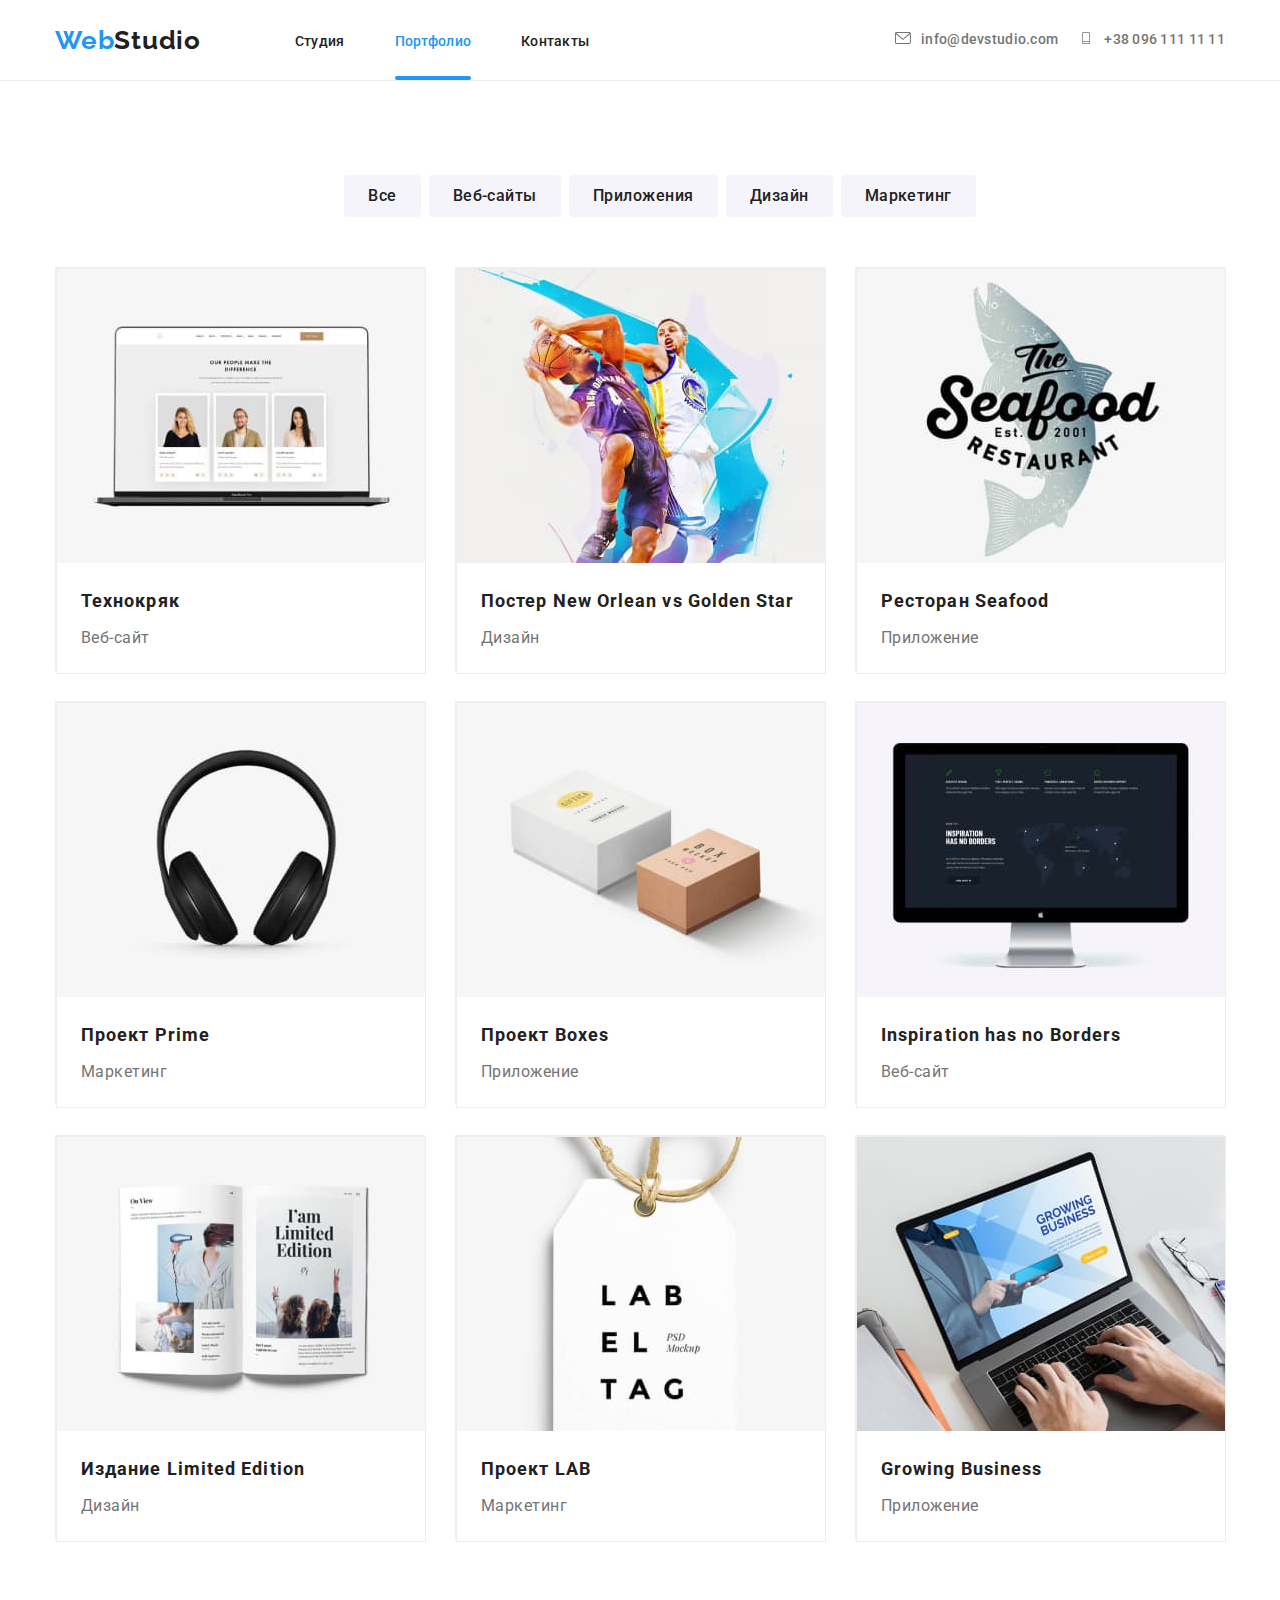
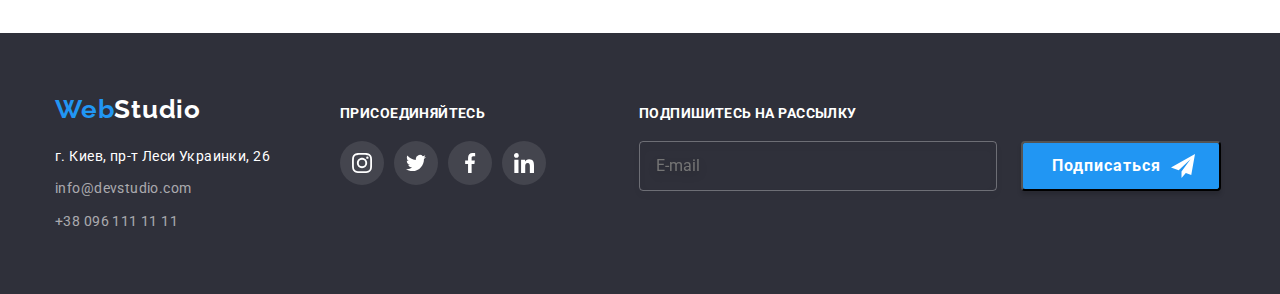
==== portfolio.html @ 65dbe7a2 "дз7" ====
<!DOCTYPE html>
<html lang="ru">

<head>
    <link rel="stylesheet" href="https://cdnjs.cloudflare.com/ajax/libs/modern-normalize/1.0.0/modern-normalize.min.css">
    <link rel="preconnect" href="https://fonts.gstatic.com">
    <link rel="stylesheet" href="https://fonts.googleapis.com/css2?family=Raleway:wght@700&family=Roboto:wght@400;500;700;900&display=swap">
    <link rel="stylesheet" href="./css/styles.css">
    <meta charset="UTF-8">
    <meta name="viewport" content="width=device-width, initial-scale=1.0">
    <title>Document</title>
    
        
</head>

<body>
    <header class="page-header">
        <div class="container main-nav">
        <a href="./index.html" class="logo-header"><span class="start">Web</span><span class="finish">Studio</span></a>
        <nav>
            <ul class="site-nav">
                <li class="item"><a href="./index.html" class="link">Студия</a></li>
                <li class="item portfolio"><a href="" class="link current">Портфолио</a></li>
                <li class="item"><a href="" class="link">Контакты</a></li>
            </ul>
        </nav>
    
    <ul class="contacts-nav">
        <li class="item">
    
            <a href="mailto:info@devstudio.com" class="link-mail"><svg class="mail" width="16" height="12">
                    <use href="./images/symbol-defs.svg#icon-mail"></use>
                </svg>info@devstudio.com</a>
        </li>
        <li class="item">
            <a href="tel:+380961111111" class="link-phone"><svg class="phone" width="16" height="12">
                    <use href="./images/symbol-defs.svg#icon-phone"></use>
                </svg>+38 096 111 11 11</a>
        </li>
    
    </ul>
        </div>
    </header>

<main>
 
    <div class="container">
    <section class="section-futures">    

        <div class="button-link">
            <ul class="futures-link">
                <li class="button-list"><button class="button" type="button">Все</button></li>
                <li class="button-list"><button class="button" type="button">Веб-сайты</button></li>
                <li class="button-list"><button class="button" type="button">Приложения</button></li>
                <li class="button-list"><button class="button" type="button">Дизайн</button></li>
                <li class="button-list"><button class="button" type="button">Маркетинг</button></li>
            </ul>
        </div>
    


    <ul class="futures-list">
        <li class="item-futures">
            
            <a href="" class="future-link"> 
                <div class="pictures">
                <p class="window">Технокряк это современная площадка распространения коронавируса. Компании используют эту платформу для цифрового
                шпионажа и атак на защищённые сервера конкурентов.</p>                               
            <img src="./images/tecknokriak.jpg" width="370" alt="">
            </div>
            <div class="div-list">
                <h2 class="title">Технокряк</h2>
            <p class="link">Веб-сайт</p>
            </div>
            </a>
            
        </li>
        <li class="item-futures">
            <a href="" class="future-link">
                <div class="pictures">
                    <p class="window">Технокряк это современная площадка распространения коронавируса. Компании используют эту платформу
                        для цифрового
                        шпионажа и атак на защищённые сервера конкурентов.</p>
            <img src="./images/poster.jpg" width="370" alt="">
            </div>
            <div class="div-list">
            <h2 class="title">Постер New Orlean vs Golden Star</h2>
            <p class="link">Дизайн</p>
            </div>
            </a>
        </li>
        <li class="item-futures">
            <a href="" class="future-link">
                <div class="pictures">
                    <p class="window">Технокряк это современная площадка распространения коронавируса. Компании используют эту платформу
                        для цифрового
                        шпионажа и атак на защищённые сервера конкурентов.</p>
            <img src="./images/restoran.jpg" width="370" alt="">
            </div>
            <div class="div-list">
            <h2 class="title">Ресторан Seafood</h2>
            <p class="link">Приложение</p>
            </div>
            </a>
        </li>
        <li class="item-futures">
            <a href="" class="future-link">
                <div class="pictures">
                    <p class="window">Технокряк это современная площадка распространения коронавируса. Компании используют эту платформу
                        для цифрового
                        шпионажа и атак на защищённые сервера конкурентов.</p>
            <img src="./images/projectprime.jpg" width="370" alt="">
            </div>
            <div class="div-list">
            <h2 class="title">Проект Prime</h2>
            <p class="link">Маркетинг</p>
            </div>
            </a>
        </li>
        <li class="item-futures">
            <a href="" class="future-link">
                <div class="pictures">
                    <p class="window">Технокряк это современная площадка распространения коронавируса. Компании используют эту платформу
                        для цифрового
                        шпионажа и атак на защищённые сервера конкурентов.</p>
            <img src="./images/projectboxes.jpg" width="370" alt="">
            </div>
            <div class="div-list">
            <h2 class="title">Проект Boxes</h2>
            <p class="link">Приложение</p>
            </div>
            </a>
        </li>
        <li class="item-futures">
            <a href="" class="future-link">
                <div class="pictures">
                    <p class="window">Технокряк это современная площадка распространения коронавируса. Компании используют эту платформу
                        для цифрового
                        шпионажа и атак на защищённые сервера конкурентов.</p>
            <img src="./images/inspiration.jpg" width="370" alt="">
            </div>
            <div class="div-list">
            <h2 class="title">Inspiration has no Borders</h2>
            <p class="link">Веб-сайт</p>
            </div>
            </a>
        </li>
        <li class="item-futures">
            <a href="" class="future-link">
                <div class="pictures">
                    <p class="window">Технокряк это современная площадка распространения коронавируса. Компании используют эту платформу
                        для цифрового
                        шпионажа и атак на защищённые сервера конкурентов.</p>
            <img src="./images/limited.jpg" width="370" alt="">
            </div>
            <div class="div-list">
            <h2 class="title">Издание Limited Edition</h2>
            <p class="link">Дизайн</p>
            </div>
            </a>
        </li>
        <li class="item-futures">
            <a href="" class="future-link">
                <div class="pictures">
                    <p class="window">Технокряк это современная площадка распространения коронавируса. Компании используют эту платформу
                        для цифрового
                        шпионажа и атак на защищённые сервера конкурентов.</p>
            <img src="./images/lab.jpg" width="370" alt="">
            </div>
            <div class="div-list">
            <h2 class="title">Проект LAB</h2>
            <p class="link">Маркетинг</p>
            </div>
            </a>
        </li>
        <li class="item-futures">
            <a href="" class="future-link">
                <div class="pictures">
                    <p class="window">Технокряк это современная площадка распространения коронавируса. Компании используют эту платформу
                        для цифрового
                        шпионажа и атак на защищённые сервера конкурентов.</p>
            <img src="./images/growing.jpg" width="370" alt="">
            </div>
            <div class="div-list">
            <h2 class="title">Growing Business</h2>
            <p class="link">Приложение</p>
            </div>
            </a>
        </li>
    </ul>
    
</section>
</div>

</main>

<footer class="footer">
    <div class="container  main-footer">

        <div class="footer-first">
            <a href="./index.html" class="logo-footer"><span class="start-footer">Web</span><span
                    class="finish-footer">Studio</span></a>

            <address class="address">
                <div class="address-list">г. Киев, пр-т Леси Украинки, 26</div>
                <div class="address-list"><a href="mailto:info@devstudio.com" class="link">info@devstudio.com</a></div>
                <div class="address-list"><a href="tel:+380961111111" class="link">+38 096 111 11 11</a></div>
            </address>
        </div>
        <div class="footer-second">
            <h2 class="title-footer">присоединяйтесь</h2>
            <ul class="social-networks">
                <li class="social">
                    <a class="networks" href=""><svg class="svg-networks" width="20" height="20">
                            <use href="./images/symbol-defs.svg#icon-instagram"></use>
                        </svg></a>
                </li>
                <li class="social"><a class="networks" href=""><svg class="svg-networks" width="20" height="20">
                            <use href="./images/symbol-defs.svg#icon-twitter"></use>
                        </svg></a></li>
                <li class="social"><a class="networks" href=""><svg class="svg-networks" width="20" height="20">
                            <use href="./images/symbol-defs.svg#icon-facebook"></use>
                        </svg></a></li>
                <li class="social"><a class="networks" href=""><svg class="svg-networks" width="20" height="20">
                            <use href="./images/symbol-defs.svg#icon-linkedin"></use>
                        </svg></a></li>
            </ul>
        </div>
<div class="footer-third">

    <form>
        <label for="email" class="form-label">Подпишитесь на рассылку</label>
        <div class="input-button">
            <input class="form-input" type="email" name="email" id="email" placeholder="E-mail">
            <button class="submit-button" type="submit">Подписаться</button>
        </div>
    </form>
</div>
    </div>

</footer>
    </body>

    </html>
---- css/styles.css ----
:root {
  --primary-text-color: #212121;
  --secondary-text-color: #757575;
  --text-color-white: #ffffff;
  --text-color-blue: #2196f3;
  --text-address: rgba(255, 255, 255, 0.6);
  --bg-color-blue: #2196f3;
  --bg-color-white: #ffffff;
  --bg-color-black: #2f303a;
}

body {
  background-color: var(--bg-color-white);
  color: var(--primary-text-color);
  font-family: Roboto, sans-serif;
  font-style: normal;
}

img {
  display: block;
}
a {
  text-decoration: none;
}
ul {
  list-style: none;
}
.page-header {
  background-color: var(--bg-color-white);
  border-bottom: 1px solid #ececec;
  position: relative;
}
.container {
  width: 1200px;
  padding-left: 15px;
  padding-right: 15px;
  margin-left: auto;
  margin-right: auto;
}
.main-nav {
  display: flex;
  align-items: center;
  height: 80px;
  justify-content: space-between;
}
.logo-header {
  font-family: Raleway;
  font-style: normal;
  font-weight: 700;
  font-size: 26px;
  line-height: 1.19;
  letter-spacing: 0.03em;
  color: var(--primary-text-color);
  margin-right: 93px;
}

.start {
  color: var(--text-color-blue);
}
.finish {
  color: var(--primary-text-color);
}
.start-footer {
  color: var(--text-color-blue);
}
.finish-footer {
  color: var(--text-color-white);
}
/* Главная навигация */
.site-nav {
  display: flex;
  padding: 0;
  margin-right: 305px;
  align-items: center;
  align-self: center;
}
.site-nav .item + .item {
  margin-left: 50px;
}

.site-nav .link {
  font-family: Roboto;
  font-style: normal;
  font-weight: 500;
  font-size: 14px;
  line-height: 1.14px;
  letter-spacing: 0.02em;
  color: var(--primary-text-color);
  height: 16px;
}

.site-nav .link.current {
  color: var(--text-color-blue);
}
.current {
  position: relative;
}
.current::after {
  position: absolute;
  content: '';
  width: 100%;
  height: 4px;
  border-radius: 2px;
  display: block;
  left: 0;
  bottom: 0;
  background-repeat: no-repeat;
  background-color: var(--bg-color-blue);
  top: 43px;
}
.link {
  transition: 250ms cubic-bezier(0.4, 0, 0.2, 1);
}
.link:hover {
  color: var(--text-color-blue);
}
.link:focus {
  color: var(--text-color-blue);
}
.contacts-nav .item + .item {
  margin-left: 20px;
}
.contacts-nav {
  display: flex;
  height: 16px;
  padding: 0;
}
.link-mail {
  font-family: Roboto;
  font-style: normal;
  font-weight: 500;
  font-size: 14px;
  line-height: 1.14px;
  letter-spacing: 0.02em;
  color: var(--secondary-text-color);
  fill: var(--secondary-text-color);
  align-items: center;
  height: 16px;
  display: block;
  transition: 250ms cubic-bezier(0.4, 0, 0.2, 1);
}
.link-mail:hover {
  color: var(--text-color-blue);
  fill: var(--text-color-blue);
}
.link-mail:focus {
  color: var(--text-color-blue);
  fill: var(--text-color-blue);
}
.link-phone {
  font-family: Roboto;
  font-style: normal;
  font-weight: 500;
  font-size: 14px;
  line-height: 1.14px;
  letter-spacing: 0.02em;
  color: var(--secondary-text-color);
  fill: var(--secondary-text-color);
  align-items: center;
  height: 16px;
  display: block;
  transition: 250ms cubic-bezier(0.4, 0, 0.2, 1);
}
.link-phone:hover {
  color: var(--text-color-blue);
  fill: #2196f3;
}
.link-phone:focus {
  color: var(--text-color-blue);
  fill: #2196f3;
}

.item {
  align-items: center;
  align-self: center;
  height: 16px;
  display: block;
}
.mail {
  margin-right: 10px;
  transition: 250ms cubic-bezier(0.4, 0, 0.2, 1);
}

.mail:hover {
  fill: #2196f3;
}
.phone {
  margin-right: 10px;
  transition: 250ms cubic-bezier(0.4, 0, 0.2, 1);
}
.phone:hover {
  fill: #2196f3;
}

/* Секция Герой */
.section-hero {
  background-color: var(--bg-color-black);
  background-image: linear-gradient(
      to bottom,
      rgba(47, 48, 58, 0.4),
      rgba(47, 48, 58, 0.4)
    ),
    url(../images/Imghero.jpg);
  background-size: cover;
  background-position: center;
  background-repeat: no-repeat;

  height: 600px;
  display: flex;
  flex-direction: column;
  align-items: center;
  justify-content: center;
  margin: 0 auto;
}
.section-hero .hero-title {
  width: 696px;
  height: 120px;
  font-family: Roboto;
  font-style: normal;
  font-weight: 900;
  font-size: 44px;
  line-height: 1.36;
  text-align: center;
  letter-spacing: 0.06em;
  text-transform: uppercase;
  color: var(--text-color-white);
  margin-top: 0;
  margin-bottom: 30px;
  margin-left: auto;
  margin-right: auto;
}

.button-hero {
  height: 50px;
  margin-top: 0;
  margin-left: auto;
  margin-right: auto;
  padding-top: 10px;
  padding-bottom: 10px;
  padding-right: 32px;
  padding-left: 32px;
  border-radius: 4px;
  border: transparent;
  font-family: Roboto;
  font-style: normal;
  font-weight: 700;
  font-size: 16px;
  line-height: 1.87;
  display: flex;
  align-items: center;
  text-align: center;
  letter-spacing: 0.06em;
  background-color: var(--bg-color-blue);
  color: var(--text-color-white);
  box-shadow: 0px 4px 4px rgba(0, 0, 0, 0.15);
  cursor: pointer;
}

.backdrop {
  position: fixed;
  width: 100%;
  height: 100%;
  left: 0px;
  top: 0px;
  background: rgba(0, 0, 0, 0.2);
  z-index: 1;
}
.is-hidden {
  opacity: 0;
  pointer-events: none;
}

.modal {
  position: absolute;
  width: 528px;
  height: 581px;
  left: 50%;
  top: 50%;
  transform: translate(-50%, -50%);
  background-color: var(--bg-color-white);
  box-shadow: 0px 1px 3px rgba(0, 0, 0, 0.12), 0px 1px 1px rgba(0, 0, 0, 0.14),
    0px 2px 1px rgba(0, 0, 0, 0.2);
  border-radius: 4px;
  padding: 40px;
}

.modal-title {
  font-family: Roboto;
  font-style: normal;
  font-weight: bold;
  font-size: 20px;
  line-height: 23px;
  text-align: center;
  letter-spacing: 0.03em;
  color: var(--primary-text-color);
  margin-bottom: 12px;
}

.close-modal {
  position: absolute;
  width: 30px;
  height: 30px;
  top: 8px;
  right: 8px;
  cursor: pointer;
  background-color: var(--bg-color-white);
  border: 1px solid rgba(0, 0, 0, 0.1);
  align-items: center;
  border-radius: 50%;
  transition: 250ms cubic-bezier(0.4, 0, 0.2, 1);
  display: flex;
  align-content: center;
  justify-content: center;
}
.close-modal:hover {
  fill: var(--text-color-blue);
}
.close-modal:focus {
  fill: var(--text-color-blue);
}
.form-field {
  display: flex;
  flex-direction: column;
  position: relative;
}
.form-field:not(:nth-of-type(4)) {
  margin-bottom: 10px;
}

.input-form {
  margin: 0;
  padding: 0;
  padding-left: 42px;
  width: 100%;
  height: 40px;
  border: 1px solid rgba(33, 33, 33, 0.2);
  border-radius: 4px;
  cursor: pointer;
  transition: 250ms cubic-bezier(0.4, 0, 0.2, 1);
}
.icon-modal {
  position: absolute;
  top: 50%;
  left: 14px;
  display: inline-block;
  transition: 250ms cubic-bezier(0.4, 0, 0.2, 1);
}
.input-form:focus + .icon-modal {
  fill: var(--text-color-blue);
}
.input-form:hover + .icon-modal {
  fill: var(--text-color-blue);
}
.input-form:hover {
  border: 1px solid var(--text-color-blue);
}
.input-form:focus {
  border: 1px solid var(--text-color-blue);
  outline: var(--text-color-blue);
}
.form-field label {
  margin-bottom: 4px;
  font-family: Roboto;
  font-style: normal;
  font-weight: normal;
  font-size: 12px;
  line-height: 14px;
  letter-spacing: 0.01em;
  color: #757575;
}

.form-field textarea {
  padding: 12px 16px;
  width: 100%;
  height: 120px;
  left: 576px;
  top: 518px;
  border: 1px solid rgba(33, 33, 33, 0.2);
  border-radius: 4px;
  resize: none;
  cursor: pointer;
  transition: 250ms cubic-bezier(0.4, 0, 0.2, 1);
}
.form-field textarea:hover {
  border: 1px solid var(--text-color-blue);
}
.form-field textarea:focus {
  border: 1px solid var(--text-color-blue);
  outline: var(--text-color-blue);
}

.checkbox {
  margin-top: 20px;
  margin-bottom: 30px;
}
.checkbox-input {
  appearance: none;
  position: absolute;
}
.checkbox-input:checked + .icon-checkbox {
  background-color: var(--bg-color-blue);
  border-color: var(--bg-color-blue);
  background-image: url(../images/iconcheck.svg);
  background-size: contain;
  background-repeat: no-repeat;
  background-origin: border-box;
  display: inline-block;  
}

.icon-checkbox {
  display: inline-block;
  width: 16px;
  height: 15px;
  border: 2px solid black;
  margin-right: 7px;
}
.label-form {
  display: flex;
  align-items: center;
  margin-left: 13px;
}
.agreement {
  margin-left: 5px;
}
.label-form {
  font-family: Roboto;
  font-style: normal;
  font-weight: normal;
  font-size: 14px;
  line-height: 24px;
  letter-spacing: 0.03em;
  color: #757575;
}
.agreement {
  text-decoration: underline;
  color: var(--text-color-blue);
}

.button-submit {
  display: block;
  width: 200px;
  height: 50px;
  color: var(--text-color-white);
  font-family: Roboto;
  font-style: normal;
  font-weight: bold;
  font-size: 16px;
  line-height: 30px;
  align-items: center;
  text-align: center;
  letter-spacing: 0.06em;
  background: #188ce8;
  box-shadow: 0px 4px 4px rgba(0, 0, 0, 0.15);
  border-radius: 4px;
  cursor: pointer;
  margin-left: auto;
  margin-right: auto;
}
.section-first .text {
  margin-top: 0;
  margin-bottom: 0;
  font-family: Roboto;
  font-style: normal;
  font-weight: 400;
  font-size: 14px;
  line-height: 1.71;
  letter-spacing: 0.03em;
  color: var(--secondary-text-color);
}

ul {
  margin-top: 0;
  margin-bottom: 0;
}
.section-first-list {
  display: flex;
  padding-left: 0;
}
.section-first {
  background-color: var(--bg-color-white);
  padding-top: 94px;
  padding-bottom: 94px;
}
.section-first .title {
  margin-top: 0;
  margin-bottom: 10px;
  font-family: Roboto;
  font-style: normal;
  font-weight: 700;
  font-size: 14px;
  line-height: 1.14;
  letter-spacing: 0.03em;
  text-transform: uppercase;
}

.link-list:not(:last-child) {
  margin-right: 30px;
}
.box {
  width: 270px;
  height: 120px;
  background: #f5f4fa;
  border: 1px solid transparent;
  border-radius: 4px;
  margin-bottom: 30px;
  display: flex;
  background-position: center;
  background-repeat: no-repeat;
}

.link-list:nth-child(1) .box {
  background-image: url(../images/v1.svg);
}
.link-list:nth-child(2) .box {
  background-image: url(../images/v2.svg);
}
.link-list:nth-child(3) .box {
  background-image: url(../images/v3.svg);
}
.link-list:nth-child(4) .box {
  background-image: url(../images/v4.svg);
}

.section-second .title {
  font-family: Roboto;
  font-style: normal;
  font-weight: 700;
  font-size: 36px;
  line-height: 1.16;
  text-align: center;
  letter-spacing: 0.03em;
  margin-top: 0;
  margin-bottom: 50px;
  margin-left: auto;
  margin-right: auto;
  padding-bottom: 0;
}
.section-second {
  background-color: var(--bg-color-white);
  padding-bottom: 94px;
}
.foto {
  display: flex;
  justify-content: space-between;
  padding-left: 0;
}
.img-list:not(:last-child) {
  margin-right: 30px;
}
.section-third {
  background: #f5f4fa;
  padding-top: 94px;
  padding-bottom: 94px;
}
.team-section {
  display: flex;
  padding-left: 0;
  justify-content: space-between;
}
.team-list:not(:last-child) {
  margin-right: 30px;
}
.team-list {
  box-shadow: 0px 1px 3px rgba(0, 0, 0, 0.12), 0px 1px 1px rgba(0, 0, 0, 0.14),
    0px 2px 1px rgba(0, 0, 0, 0.2);
  border-radius: 0px 0px 4px 4px;
  background: #ffffff;
  height: 428px;
}
.product {
  position: relative;
}
.product-text {
  font-family: Roboto;
  font-style: normal;
  font-weight: 700;
  font-size: 14px;
  line-height: 1.14;
  text-align: center;
  letter-spacing: 0.03em;
  text-transform: uppercase;
  bottom: 0;
  margin: 0;
  padding-top: 27px;
  padding-bottom: 27px;
  left: 0;
  right: 0;
  color: #ffffff;
  position: absolute;
  background: rgba(47, 48, 58, 0.8);
}

.section-third .title {
  font-family: Roboto;
  font-style: normal;
  font-weight: 700;
  font-size: 36px;
  line-height: 1.16;
  text-align: center;
  letter-spacing: 0.03em;
  margin-top: 0;
  margin-bottom: 50px;
  margin-left: auto;
  margin-right: auto;
}
.section-third .name-title {
  font-family: Roboto;
  font-style: normal;
  font-weight: 500;
  font-size: 16px;
  line-height: 1.18;
  text-align: center;
  letter-spacing: 0.03em;
  margin-bottom: 10px;
  margin-top: 30px;
}
.section-third .text-title {
  font-family: Roboto;
  font-style: normal;
  font-weight: 400;
  font-size: 16px;
  line-height: 1.18;
  text-align: center;
  letter-spacing: 0.03em;
  color: var(--secondary-text-color);
  margin-top: 0;
  margin-bottom: 16px;
}

.section-four {
  background-color: var(--bg-color-white);
  padding-top: 94px;
  padding-bottom: 94px;
}
.title-clients {
  font-family: Roboto;
  font-style: normal;
  font-weight: 700;
  font-size: 36px;
  line-height: 1.16;
  text-align: center;
  letter-spacing: 0.03em;
  margin-top: 0;
  margin-bottom: 50px;
  margin-left: auto;
  margin-right: auto;
}
.client {
  display: flex;
  width: 170px;
  height: 90px;
  border: 1px solid #afb1b8;
  border-radius: 4px;
  cursor: pointer;
  align-items: center;
  justify-content: center;
  fill: #afb1b8;
  transition: 250ms cubic-bezier(0.4, 0, 0.2, 1);
}
.client:hover {
  fill: var(--text-color-blue);
  border-color: var(--text-color-blue);
}
.client:focus {
  fill: var(--text-color-blue);
  border-color: var(--text-color-blue);
}

.client-list {
  margin: 0;
  padding: 0;
  display: flex;
  justify-content: space-between;
}

/* Футер */
.footer {
  background-color: var(--bg-color-black);
  padding-top: 60px;
  padding-bottom: 60px;
}
.logo-footer {
  width: 145px;
  height: 31px;
  font-family: Raleway;
  font-style: normal;
  font-weight: 700;
  font-size: 26px;
  line-height: 1.19;
  letter-spacing: 0.03em;
  color: var(--primary-text-color);
  display: inline-block;
}
.address {
  font-family: Roboto;
  font-style: normal;
  font-weight: 400;
  font-size: 14px;
  line-height: 1.71;
  letter-spacing: 0.03em;
  background-color: var(--bg-color-black);
  color: var(--text-color-white);
}
.address-list:not(:last-child) {
  margin-bottom: 9px;
}
.address-list:first-child {
  margin-top: 20px;
}

.address .link {
  color: var(--text-address);
  transition: 250ms cubic-bezier(0.4, 0, 0.2, 1);
}
.address .link:hover {
  color: var(--text-color-blue);
}
.address .link:focus {
  color: var(--text-color-blue);
}
.main-footer {
  display: flex;
  align-items: baseline;
}
.footer-first {
  margin-right: 70px;
}
.footer-second {
  margin-right: 93px;
}
.title-footer {
  color: var(--text-color-white);
  margin-bottom: 20px;
  font-family: Roboto;
  font-style: normal;
  font-weight: bold;
  font-size: 14px;
  line-height: 16px;
  letter-spacing: 0.03em;
  text-transform: uppercase;
}
.social-networks {
  display: flex;
  width: 206px;
  height: 44px;
  justify-content: space-between;
  align-items: center;
  padding-left: 0;

  margin-left: auto;
  margin-right: auto;
}
.networks {
  display: flex;
  width: 44px;
  height: 44px;
  border-radius: 50%;
  align-items: center;
  justify-content: center;
  fill: white;
  transition: 250ms cubic-bezier(0.4, 0, 0.2, 1);
}
.networks:hover {
  background-color: var(--bg-color-blue);
  fill: white;
}
.networks:focus {
  background-color: var(--bg-color-blue);
  fill: white;
}

.network-list:hover {
  background-color: var(--bg-color-blue);
  fill: white;
}
.network-list:focus {
  background-color: var(--bg-color-blue);
  fill: white;
}
.network-list {
  display: flex;
  width: 44px;
  height: 44px;
  border-radius: 50%;
  align-items: center;
  justify-content: center;
  fill: #afb1b8;
  transition: 250ms cubic-bezier(0.4, 0, 0.2, 1);
}
.social {
  display: block;
  width: 44px;
  height: 44px;
  background: rgba(255, 255, 255, 0.1);
  border-radius: 50%;
}

.footer-third {
  display: flex;
  justify-content: space-between;
  margin-right: 0;
}
.form-label {
  display: block;
  font-family: Roboto;
  font-style: normal;
  font-weight: bold;
  font-size: 14px;
  line-height: 16px;
  letter-spacing: 0.03em;
  text-transform: uppercase;
  color: var(--text-color-white);
  margin-bottom: 20px;
  cursor: pointer;
}

.form-input {
  display: inline-block;
  width: 358px;
  height: 50px;
  border: 1px solid rgba(255, 255, 255, 0.3);
  box-sizing: border-box;
  filter: drop-shadow(0px 4px 4px rgba(0, 0, 0, 0.15));
  border-radius: 4px;
  padding: 15px 16px;
  margin: 0;
  margin-right: 24px;
  background-color: transparent;
  color: var(--text-color-white);
}

.input-button {
  display: flex;
  margin-right: 0;
}

.submit-button {
  display: flex;
  width: 200px;
  height: 50px;
  background: #2196f3;
  box-shadow: 0px 4px 4px rgba(0, 0, 0, 0.15);
  border-radius: 4px;
  margin-right: 0;
  font-family: Roboto;
  font-style: normal;
  font-weight: bold;
  font-size: 16px;
  line-height: 30px;
  align-items: center;
  text-align: center;
  padding-left: 29px;
  letter-spacing: 0.06em;
  color: var(--text-color-white);
  cursor: pointer;
}
.submit-button::after {
  content: '';
  background-image: url(../images/iconsend.svg);
  background-repeat: no-repeat;
  width: 24px;
  height: 24px;
  margin-left: 10px;
}

/* Портфолио */

.button-link .button {
  font-family: Roboto;
  font-style: normal;
  font-weight: 500;
  font-size: 16px;
  line-height: 1.62;
  text-align: center;
  letter-spacing: 0.03em;
  background-color: #f5f4fa;
  color: var(--primary-text-color);
  border-radius: 4px;
  border-color: transparent;
  padding-top: 6px;
  padding-bottom: 6px;
  padding-left: 22px;
  padding-right: 22px;
  cursor: pointer;
  transition: 250ms cubic-bezier(0.4, 0, 0.2, 1);
}
.button-link .button:focus {
  background-color: var(--bg-color-blue);
  color: var(--text-color-white);
  box-shadow: 0px 3px 1px rgba(0, 0, 0, 0.1), 0px 1px 2px rgba(0, 0, 0, 0.08),
    0px 2px 2px rgba(0, 0, 0, 0.12);
  border-radius: 4px;
}
.button-link .button:hover {
  background-color: var(--bg-color-blue);
  color: var(--text-color-white);
  box-shadow: 0px 3px 1px rgba(0, 0, 0, 0.1), 0px 1px 2px rgba(0, 0, 0, 0.08),
    0px 2px 2px rgba(0, 0, 0, 0.12);
  border-radius: 4px;
}

.button-list:not(:last-child) {
  margin-right: 8px;
}

.window {
  position: absolute;
  bottom: -100%;
  width: 100%;
  height: 100%;
  padding-top: 63px;
  padding-bottom: 63px;
  padding-left: 24px;
  padding-right: 24px;
  margin: 0;
  font-family: Roboto;
  font-style: normal;
  font-weight: normal;
  font-size: 18px;
  line-height: 1.55;
  letter-spacing: 0.03em;
  color: var(--text-color-white);
  background: rgba(33, 150, 243, 0.9);
  opacity: 0;
  transition: 250ms cubic-bezier(0.4, 0, 0.2, 1);
}
.pictures {
  position: relative;
  overflow: hidden;
}
.future-link:hover .window,
.future-link:focus .window {
  bottom: 0;
  opacity: 1;
}
.button-link {
  padding-top: 94px;
  padding-bottom: 50px;
}
.futures-link {
  display: flex;
  justify-content: center;
  align-items: center;
}

.futures-list {
  display: flex;
  flex-wrap: wrap;
  padding-left: 0;
  justify-content: space-between;
  padding-bottom: 94px;
}
.futures-list .title {
  font-family: Roboto;
  font-style: normal;
  font-weight: 700;
  font-size: 18px;
  line-height: 2;
  letter-spacing: 0.06em;
  color: var(--primary-text-color);
  margin-bottom: 0;
  margin-top: 0;
}
.item-futures {
  background: #ffffff;
  border: 1px solid #eeeeee;
  width: 370px;
  height: 404px;
  margin-left: 30px;
  margin-bottom: 30px;
  padding-top: 0;
}

.future-link {
  background: #ffffff;
  border: 1px solid #eeeeee;
  width: 370px;
  display: block;
  border: 1px solid #eeeeee;
  box-sizing: border-box;
  transition: 250ms cubic-bezier(0.4, 0, 0.2, 1);
}

.future-link:hover {
  border: 1px solid #eeeeee;
  box-sizing: border-box;
  box-shadow: 0px 1px 1px rgba(0, 0, 0, 0.12), 0px 4px 4px rgba(0, 0, 0, 0.06),
    1px 4px 6px rgba(0, 0, 0, 0.16);
}
.future-link:focus {
  border: 1px solid #eeeeee;
  box-sizing: border-box;
  box-shadow: 0px 1px 1px rgba(0, 0, 0, 0.12), 0px 4px 4px rgba(0, 0, 0, 0.06),
    1px 4px 6px rgba(0, 0, 0, 0.16);
}
.div-list {
  padding: 20px 24px;
  width: 370px;
}
.futures-list .link {
  font-family: Roboto;
  font-style: normal;
  font-weight: normal;
  font-size: 16px;
  line-height: 1.87;
  letter-spacing: 0.03em;
  color: var(--secondary-text-color);
  margin-top: 4px;
  margin-bottom: 0;
}
.item-futures:nth-child(3n + 1) {
  margin-left: 0;
}
.item-futures:nth-child(n + 7) {
  margin-bottom: 0;
}
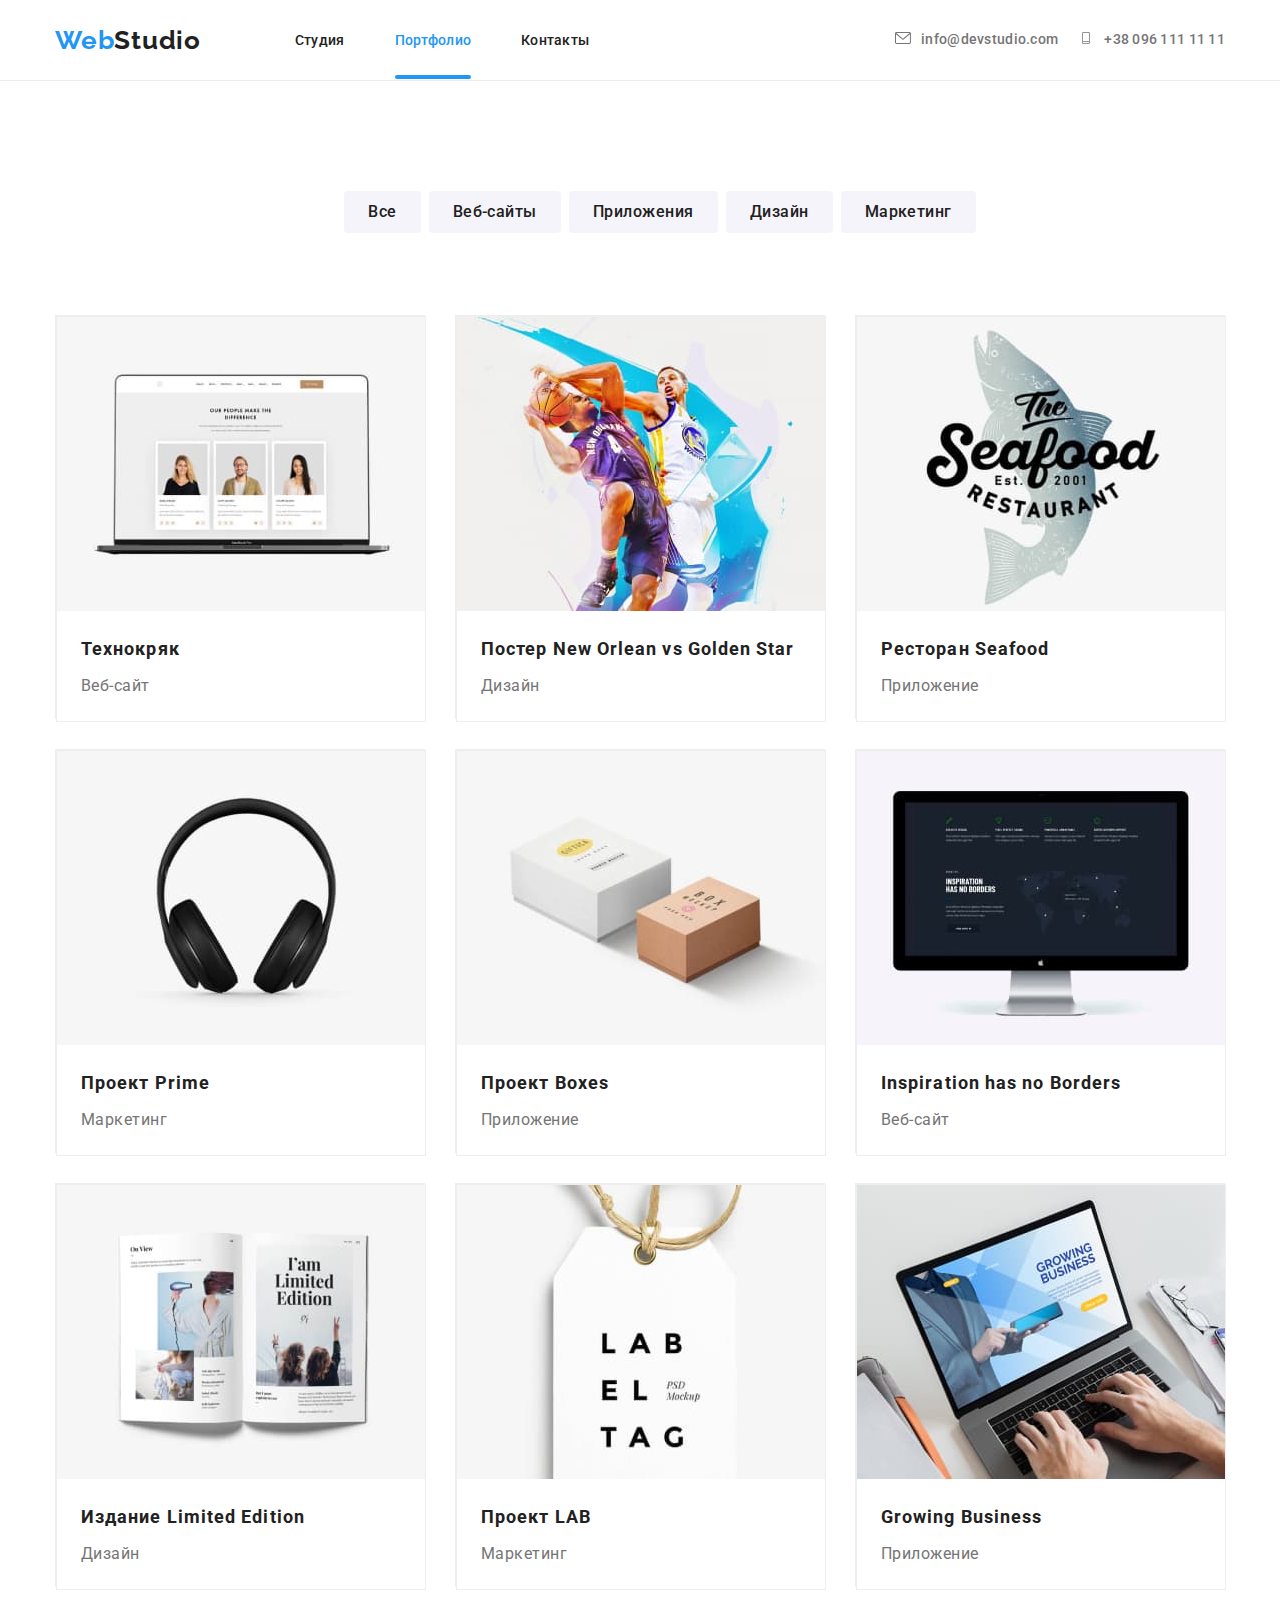
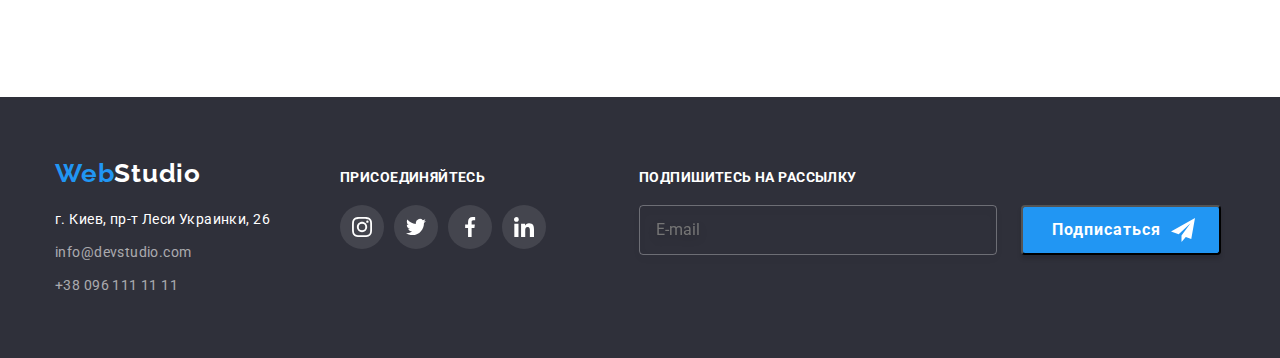
==== commit 6f66dd39: "дз7" ====
--- a/portfolio.html
+++ b/portfolio.html
@@ -5,7 +5,7 @@
     <link rel="stylesheet" href="https://cdnjs.cloudflare.com/ajax/libs/modern-normalize/1.0.0/modern-normalize.min.css">
     <link rel="preconnect" href="https://fonts.gstatic.com">
     <link rel="stylesheet" href="https://fonts.googleapis.com/css2?family=Raleway:wght@700&family=Roboto:wght@400;500;700;900&display=swap">
-    <link rel="stylesheet" href="./css/styles.css">
+    <link rel="stylesheet" href="./css/portfolio.min.css">
     <meta charset="UTF-8">
     <meta name="viewport" content="width=device-width, initial-scale=1.0">
     <title>Document</title>
@@ -16,24 +16,26 @@
 <body>
     <header class="page-header">
         <div class="container main-nav">
-        <a href="./index.html" class="logo-header"><span class="start">Web</span><span class="finish">Studio</span></a>
+            <a href="./index.html" class="page-header__logo">
+                <span class="page-header__logo--start">Web</span><span class="page-header__logo--finish">Studio</span>
+              </a>
         <nav>
             <ul class="site-nav">
-                <li class="item"><a href="./index.html" class="link">Студия</a></li>
-                <li class="item portfolio"><a href="" class="link current">Портфолио</a></li>
-                <li class="item"><a href="" class="link">Контакты</a></li>
+                <li class="site-nav__item"><a href="./index.html" class="site-nav__link">Студия</a></li>
+                <li class="site-nav__item portfolio"><a href="" class="site-nav__link site-nav__link--current">Портфолио</a></li>
+                <li class="site-nav__item"><a href="" class="site-nav__link">Контакты</a></li>
             </ul>
         </nav>
     
     <ul class="contacts-nav">
-        <li class="item">
-    
-            <a href="mailto:info@devstudio.com" class="link-mail"><svg class="mail" width="16" height="12">
+        <li class="contacts-nav__item">
+    
+            <a href="mailto:info@devstudio.com" class="contacts-nav__link"><svg class="mail" width="16" height="12">
                     <use href="./images/symbol-defs.svg#icon-mail"></use>
                 </svg>info@devstudio.com</a>
         </li>
-        <li class="item">
-            <a href="tel:+380961111111" class="link-phone"><svg class="phone" width="16" height="12">
+        <li class="contacts-nav__item">
+            <a href="tel:+380961111111" class="contacts-nav__link"><svg class="phone" width="16" height="12">
                     <use href="./images/symbol-defs.svg#icon-phone"></use>
                 </svg>+38 096 111 11 11</a>
         </li>
@@ -45,7 +47,7 @@
 <main>
  
     <div class="container">
-    <section class="section-futures">    
+    <section>    
 
         <div class="button-link">
             <ul class="futures-link">
@@ -198,44 +200,54 @@
     <div class="container  main-footer">
 
         <div class="footer-first">
-            <a href="./index.html" class="logo-footer"><span class="start-footer">Web</span><span
-                    class="finish-footer">Studio</span></a>
+            <a href="./index.html" class="footer__logo"
+            ><span class="footer__logo--start">Web</span
+            ><span class="footer__logo--finish">Studio</span></a>
 
             <address class="address">
                 <div class="address-list">г. Киев, пр-т Леси Украинки, 26</div>
-                <div class="address-list"><a href="mailto:info@devstudio.com" class="link">info@devstudio.com</a></div>
-                <div class="address-list"><a href="tel:+380961111111" class="link">+38 096 111 11 11</a></div>
+                <div class="address-list"><a href="mailto:info@devstudio.com" class="address__link">info@devstudio.com</a></div>
+                <div class="address-list"><a href="tel:+380961111111" class="address__link">+38 096 111 11 11</a></div>
             </address>
         </div>
+        
         <div class="footer-second">
-            <h2 class="title-footer">присоединяйтесь</h2>
+            <h2 class="footer-second__title">присоединяйтесь</h2>
             <ul class="social-networks">
-                <li class="social">
-                    <a class="networks" href=""><svg class="svg-networks" width="20" height="20">
-                            <use href="./images/symbol-defs.svg#icon-instagram"></use>
-                        </svg></a>
-                </li>
-                <li class="social"><a class="networks" href=""><svg class="svg-networks" width="20" height="20">
-                            <use href="./images/symbol-defs.svg#icon-twitter"></use>
-                        </svg></a></li>
-                <li class="social"><a class="networks" href=""><svg class="svg-networks" width="20" height="20">
-                            <use href="./images/symbol-defs.svg#icon-facebook"></use>
-                        </svg></a></li>
-                <li class="social"><a class="networks" href=""><svg class="svg-networks" width="20" height="20">
-                            <use href="./images/symbol-defs.svg#icon-linkedin"></use>
-                        </svg></a></li>
+              <li class="social-networks__item">
+                <a class="social-networks__link" href=""
+                  ><svg  width="20" height="20">
+                    <use
+                      href="./images/symbol-defs.svg#icon-instagram"
+                    ></use></svg></a>
+              </li>
+              <li class="social-networks__item">
+                <a class="social-networks__link" href=""
+                  ><svg  width="20" height="20">
+                    <use href="./images/symbol-defs.svg#icon-twitter"></use></svg></a>
+              </li>
+              <li class="social-networks__item">
+                <a class="social-networks__link" href=""
+                  ><svg  width="20" height="20">
+                    <use href="./images/symbol-defs.svg#icon-facebook"></use></svg></a>
+              </li>
+              <li class="social-networks__item">
+                <a class="social-networks__link" href=""
+                  ><svg  width="20" height="20">
+                    <use href="./images/symbol-defs.svg#icon-linkedin"></use></svg></a>
+              </li>
             </ul>
-        </div>
-<div class="footer-third">
-
-    <form>
-        <label for="email" class="form-label">Подпишитесь на рассылку</label>
-        <div class="input-button">
-            <input class="form-input" type="email" name="email" id="email" placeholder="E-mail">
-            <button class="submit-button" type="submit">Подписаться</button>
-        </div>
-    </form>
-</div>
+          </div>
+
+          <div class="footer-third">
+            <form>
+              <label for="mail" class="footer-third__label">Подпишитесь на рассылку</label>
+              <div class="input-button">
+                <input class="footer-third__input" type="email" name="email" id="mail" placeholder="E-mail" />
+                <button class="footer-third__button" type="submit">Подписаться</button>
+              </div>
+            </form>
+          </div>
     </div>
 
 </footer>
--- a/css/portfolio.min.css
+++ b/css/portfolio.min.css
@@ -0,0 +1,2 @@
+body{background-color:#fff;color:#212121;font-family:Roboto, sans-serif;font-style:normal}img{display:block}a{text-decoration:none}ul{list-style:none}.page-header{background-color:#fff;border-bottom:1px solid #ececec;position:relative}.page-header__logo{font-family:Raleway;font-style:normal;font-weight:700;font-size:26px;line-height:1.19;letter-spacing:0.03em;color:#212121;margin-right:93px}.page-header__logo--start{color:#2196f3}.page-header__logo--finish{color:#212121}.container{width:1200px;padding-left:15px;padding-right:15px;margin-left:auto;margin-right:auto}.main-nav{display:-webkit-box;display:-ms-flexbox;display:flex;-webkit-box-align:center;-ms-flex-align:center;align-items:center;height:80px;-webkit-box-pack:justify;-ms-flex-pack:justify;justify-content:space-between}.site-nav{display:-webkit-box;display:-ms-flexbox;display:flex;padding:0;margin-right:305px;-webkit-box-align:center;-ms-flex-align:center;align-items:center}.site-nav__item:not(:last-child){margin-right:50px}.site-nav__link{font-family:Roboto;font-style:normal;font-weight:500;font-size:14px;line-height:1.14px;letter-spacing:0.02em;color:#212121;height:16px;-webkit-transition:250ms cubic-bezier(0.4, 0, 0.2, 1);transition:250ms cubic-bezier(0.4, 0, 0.2, 1)}.site-nav__link:hover{color:#2196f3}.site-nav__link:focus{color:#2196f3}.site-nav__link--current{color:#2196f3;position:relative}.site-nav__link--current::after{position:absolute;content:'';width:100%;height:4px;border-radius:2px;display:block;left:0;bottom:0;background-repeat:no-repeat;background-color:#2196f3;top:43px}.contacts-nav{display:-webkit-box;display:-ms-flexbox;display:flex;height:16px;padding:0;-webkit-box-align:center;-ms-flex-align:center;align-items:center}.contacts-nav__item:not(:last-child){margin-right:20px}.contacts-nav__link{font-family:Roboto;font-style:normal;font-weight:500;font-size:14px;line-height:1.14px;letter-spacing:0.02em;color:#757575;fill:#757575;-webkit-box-align:center;-ms-flex-align:center;align-items:center;height:16px;display:block;-webkit-transition:250ms cubic-bezier(0.4, 0, 0.2, 1);transition:250ms cubic-bezier(0.4, 0, 0.2, 1)}.contacts-nav__link:hover,.contacts-nav__link:focus{color:#2196f3;fill:#2196f3}.mail{margin-right:10px}.phone{margin-right:10px}.footer{background-color:#2f303a;padding-top:60px;padding-bottom:60px}.footer__logo{font-family:Raleway;font-style:normal;font-weight:700;font-size:26px;line-height:1.19;letter-spacing:0.03em;color:#212121}.footer__logo--start{color:#2196f3}.footer__logo--finish{color:#fff}.address{font-family:Roboto;font-style:normal;font-weight:400;font-size:14px;line-height:1.71;letter-spacing:0.03em;background-color:#2f303a;color:#fff}.address__link{color:rgba(255,255,255,0.6);-webkit-transition:250ms cubic-bezier(0.4, 0, 0.2, 1);transition:250ms cubic-bezier(0.4, 0, 0.2, 1)}.address__link:hover,.address__link:focus{color:#2196f3}.address-list:not(:last-child){margin-bottom:9px}.address-list:first-child{margin-top:20px}.main-footer{display:-webkit-box;display:-ms-flexbox;display:flex;-webkit-box-align:baseline;-ms-flex-align:baseline;align-items:baseline}.footer-first{margin-right:70px}.footer-second{margin-right:93px}.footer-second__title{color:#fff;margin-bottom:20px;font-family:Roboto;font-style:normal;font-weight:bold;font-size:14px;line-height:16px;letter-spacing:0.03em;text-transform:uppercase}.social-networks__link:hover,.social-networks__link:focus{background-color:#2196f3;fill:white}.footer-third{display:-webkit-box;display:-ms-flexbox;display:flex;-webkit-box-pack:justify;-ms-flex-pack:justify;justify-content:space-between;margin-right:0}.footer-third__label{display:block;font-family:Roboto;font-style:normal;font-weight:bold;font-size:14px;line-height:16px;letter-spacing:0.03em;text-transform:uppercase;color:#fff;margin-bottom:20px;cursor:pointer}.footer-third__input{display:inline-block;width:358px;height:50px;border:1px solid rgba(255,255,255,0.3);-webkit-box-sizing:border-box;box-sizing:border-box;-webkit-filter:drop-shadow(0px 4px 4px rgba(0,0,0,0.15));filter:drop-shadow(0px 4px 4px rgba(0,0,0,0.15));border-radius:4px;padding:15px 16px;margin:0;margin-right:24px;background-color:transparent;color:#fff}.footer-third__button{display:-webkit-box;display:-ms-flexbox;display:flex;width:200px;height:50px;background:#2196f3;-webkit-box-shadow:0px 4px 4px rgba(0,0,0,0.15);box-shadow:0px 4px 4px rgba(0,0,0,0.15);border-radius:4px;margin-right:0;font-family:Roboto;font-style:normal;font-weight:bold;font-size:16px;line-height:30px;-webkit-box-align:center;-ms-flex-align:center;align-items:center;text-align:center;padding-left:29px;letter-spacing:0.06em;color:#fff;cursor:pointer}.footer-third__button::after{content:'';background-image:url(../images/iconsend.svg);background-repeat:no-repeat;width:24px;height:24px;margin-left:10px}.input-button{display:-webkit-box;display:-ms-flexbox;display:flex;margin-right:0}.social-networks{display:-webkit-box;display:-ms-flexbox;display:flex;width:206px;height:44px;-webkit-box-pack:justify;-ms-flex-pack:justify;justify-content:space-between;-webkit-box-align:center;-ms-flex-align:center;align-items:center;padding-left:0;margin-left:auto;margin-right:auto}.social-networks__item{display:block;width:44px;height:44px;background:rgba(255,255,255,0.1);border-radius:50%}.social-networks__link{display:-webkit-box;display:-ms-flexbox;display:flex;width:44px;height:44px;border-radius:50%;-webkit-box-align:center;-ms-flex-align:center;align-items:center;-webkit-box-pack:center;-ms-flex-pack:center;justify-content:center;fill:white;-webkit-transition:250ms cubic-bezier(0.4, 0, 0.2, 1);transition:250ms cubic-bezier(0.4, 0, 0.2, 1)}.button-link .button{font-family:Roboto;font-style:normal;font-weight:500;font-size:16px;line-height:1.62;text-align:center;letter-spacing:0.03em;background-color:#f5f4fa;color:#212121;border-radius:4px;border-color:transparent;padding-top:6px;padding-bottom:6px;padding-left:22px;padding-right:22px;cursor:pointer;-webkit-transition:250ms cubic-bezier(0.4, 0, 0.2, 1);transition:250ms cubic-bezier(0.4, 0, 0.2, 1)}.button-link .button:focus{background-color:#2196f3;color:#fff;-webkit-box-shadow:0px 3px 1px rgba(0,0,0,0.1),0px 1px 2px rgba(0,0,0,0.08),0px 2px 2px rgba(0,0,0,0.12);box-shadow:0px 3px 1px rgba(0,0,0,0.1),0px 1px 2px rgba(0,0,0,0.08),0px 2px 2px rgba(0,0,0,0.12);border-radius:4px}.button-link .button:hover{background-color:#2196f3;color:#fff;-webkit-box-shadow:0px 3px 1px rgba(0,0,0,0.1),0px 1px 2px rgba(0,0,0,0.08),0px 2px 2px rgba(0,0,0,0.12);box-shadow:0px 3px 1px rgba(0,0,0,0.1),0px 1px 2px rgba(0,0,0,0.08),0px 2px 2px rgba(0,0,0,0.12);border-radius:4px}.button-list:not(:last-child){margin-right:8px}.window{position:absolute;bottom:-100%;width:100%;height:100%;padding-top:63px;padding-bottom:63px;padding-left:24px;padding-right:24px;margin:0;font-family:Roboto;font-style:normal;font-weight:normal;font-size:18px;line-height:1.55;letter-spacing:0.03em;color:#fff;background:rgba(33,150,243,0.9);opacity:0;-webkit-transition:250ms cubic-bezier(0.4, 0, 0.2, 1);transition:250ms cubic-bezier(0.4, 0, 0.2, 1)}.pictures{position:relative;overflow:hidden}.future-link:hover .window,.future-link:focus .window{bottom:0;opacity:1}.button-link{padding-top:94px;padding-bottom:50px}.futures-link{display:-webkit-box;display:-ms-flexbox;display:flex;-webkit-box-pack:center;-ms-flex-pack:center;justify-content:center;-webkit-box-align:center;-ms-flex-align:center;align-items:center}.futures-list{display:-webkit-box;display:-ms-flexbox;display:flex;-ms-flex-wrap:wrap;flex-wrap:wrap;padding-left:0;-webkit-box-pack:justify;-ms-flex-pack:justify;justify-content:space-between;padding-bottom:94px}.futures-list .title{font-family:Roboto;font-style:normal;font-weight:700;font-size:18px;line-height:2;letter-spacing:0.06em;color:#212121;margin-bottom:0;margin-top:0}.item-futures{background:#ffffff;border:1px solid #eeeeee;width:370px;height:404px;margin-left:30px;margin-bottom:30px;padding-top:0}.future-link{background:#ffffff;border:1px solid #eeeeee;width:370px;display:block;border:1px solid #eeeeee;-webkit-box-sizing:border-box;box-sizing:border-box;-webkit-transition:250ms cubic-bezier(0.4, 0, 0.2, 1);transition:250ms cubic-bezier(0.4, 0, 0.2, 1)}.future-link:hover{border:1px solid #eeeeee;-webkit-box-sizing:border-box;box-sizing:border-box;-webkit-box-shadow:0px 1px 1px rgba(0,0,0,0.12),0px 4px 4px rgba(0,0,0,0.06),1px 4px 6px rgba(0,0,0,0.16);box-shadow:0px 1px 1px rgba(0,0,0,0.12),0px 4px 4px rgba(0,0,0,0.06),1px 4px 6px rgba(0,0,0,0.16)}.future-link:focus{border:1px solid #eeeeee;-webkit-box-sizing:border-box;box-sizing:border-box;-webkit-box-shadow:0px 1px 1px rgba(0,0,0,0.12),0px 4px 4px rgba(0,0,0,0.06),1px 4px 6px rgba(0,0,0,0.16);box-shadow:0px 1px 1px rgba(0,0,0,0.12),0px 4px 4px rgba(0,0,0,0.06),1px 4px 6px rgba(0,0,0,0.16)}.div-list{padding:20px 24px;width:370px}.futures-list .link{font-family:Roboto;font-style:normal;font-weight:normal;font-size:16px;line-height:1.87;letter-spacing:0.03em;color:#757575;margin-top:4px;margin-bottom:0}.item-futures:nth-child(3n+1){margin-left:0}.item-futures:nth-child(n+7){margin-bottom:0}
+/*# sourceMappingURL=portfolio.min.css.map */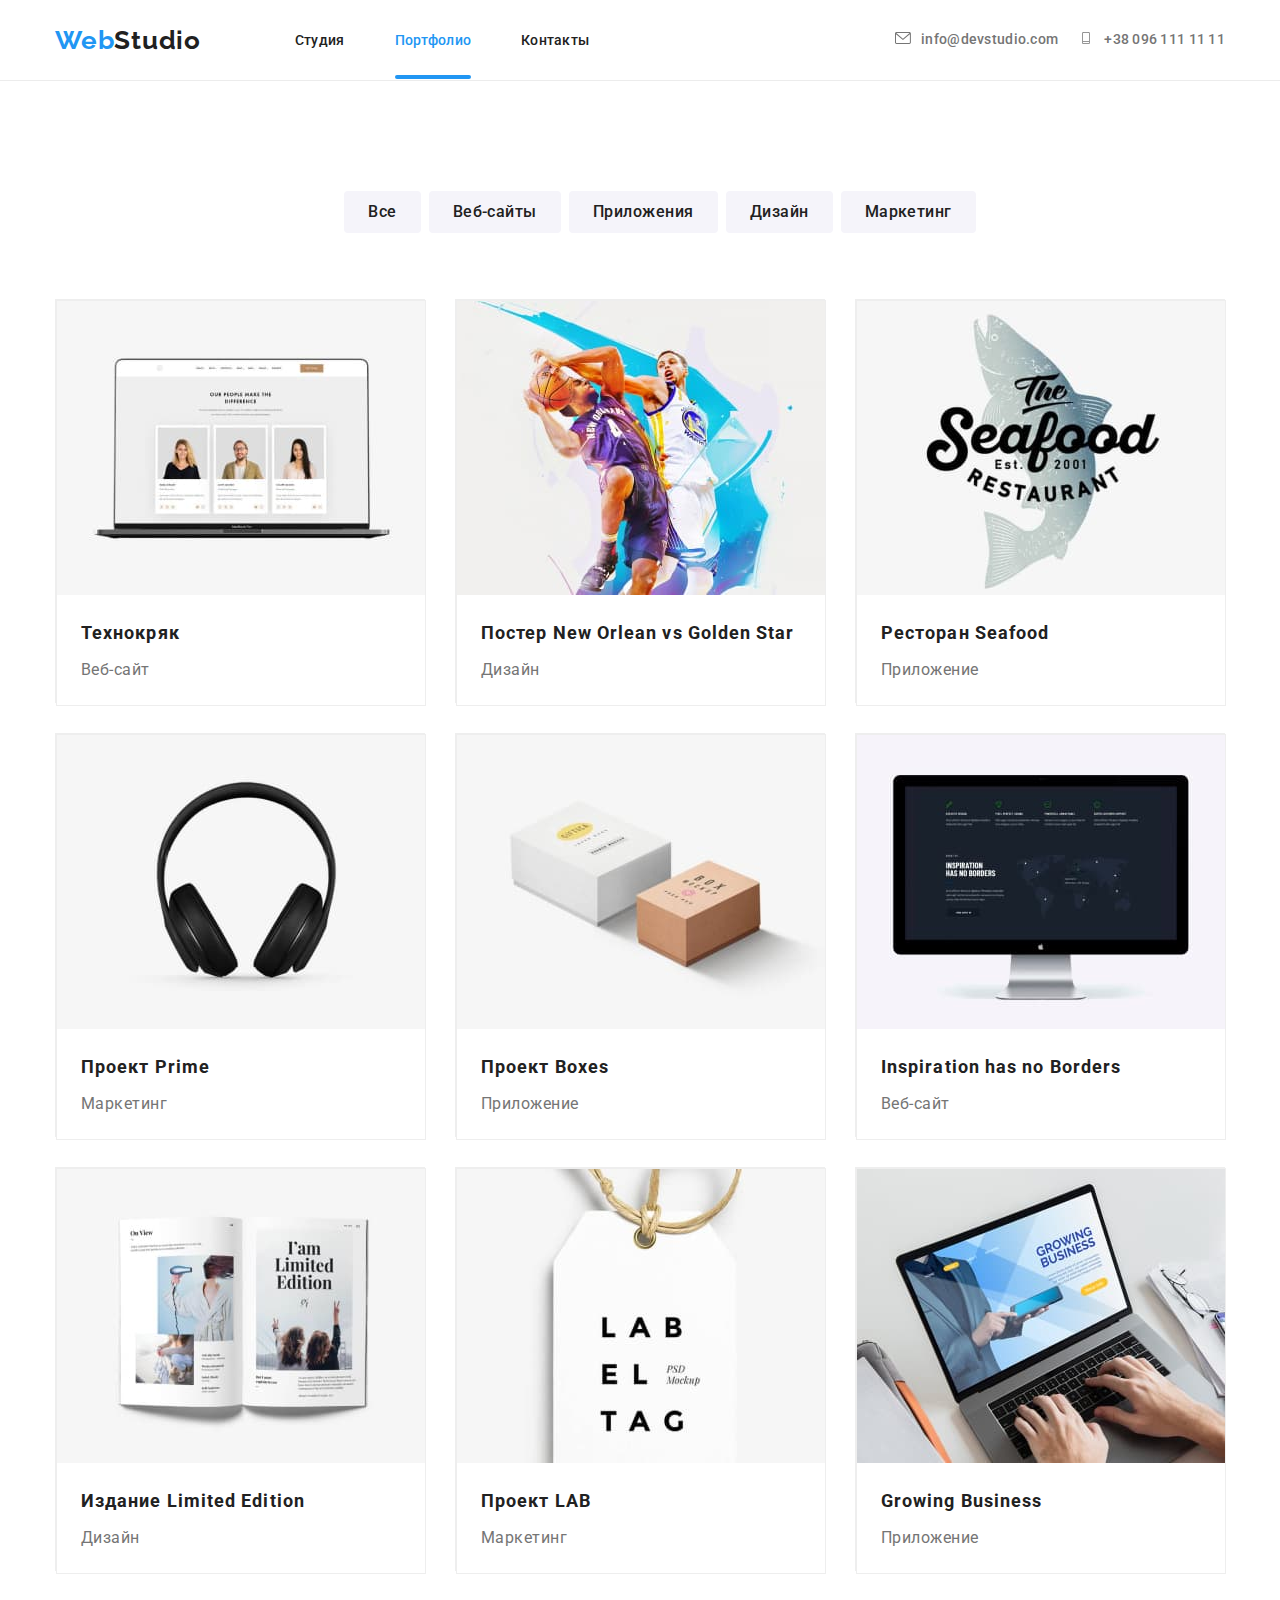
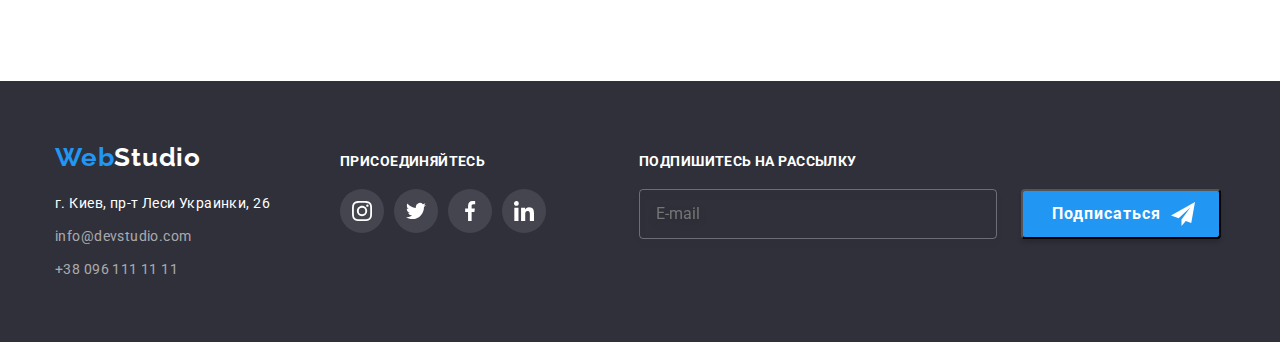
==== commit 0b442b92: "дз7" ====
--- a/portfolio.html
+++ b/portfolio.html
@@ -49,143 +49,143 @@
     <div class="container">
     <section>    
 
-        <div class="button-link">
-            <ul class="futures-link">
-                <li class="button-list"><button class="button" type="button">Все</button></li>
-                <li class="button-list"><button class="button" type="button">Веб-сайты</button></li>
-                <li class="button-list"><button class="button" type="button">Приложения</button></li>
-                <li class="button-list"><button class="button" type="button">Дизайн</button></li>
-                <li class="button-list"><button class="button" type="button">Маркетинг</button></li>
+        <div>
+            <ul class="button-futures">
+                <li class="button-futures__list"><button class="button-futures__button" type="button">Все</button></li>
+                <li class="button-futures__list"><button class="button-futures__button" type="button">Веб-сайты</button></li>
+                <li class="button-futures__list"><button class="button-futures__button" type="button">Приложения</button></li>
+                <li class="button-futures__list"><button class="button-futures__button" type="button">Дизайн</button></li>
+                <li class="button-futures__list"><button class="button-futures__button" type="button">Маркетинг</button></li>
             </ul>
         </div>
     
 
 
-    <ul class="futures-list">
-        <li class="item-futures">
+    <ul class="section-futures">
+        <li class="section-futures__item">
             
-            <a href="" class="future-link"> 
+            <a href="" class="section-futures__link"> 
                 <div class="pictures">
                 <p class="window">Технокряк это современная площадка распространения коронавируса. Компании используют эту платформу для цифрового
                 шпионажа и атак на защищённые сервера конкурентов.</p>                               
             <img src="./images/tecknokriak.jpg" width="370" alt="">
             </div>
-            <div class="div-list">
-                <h2 class="title">Технокряк</h2>
-            <p class="link">Веб-сайт</p>
+            <div class="section-futures__div">
+                <h2 class="section-futures__title">Технокряк</h2>
+            <p class="section-futures__text">Веб-сайт</p>
             </div>
             </a>
             
         </li>
-        <li class="item-futures">
-            <a href="" class="future-link">
+        <li class="section-futures__item">
+            <a href="" class="section-futures__link">
                 <div class="pictures">
                     <p class="window">Технокряк это современная площадка распространения коронавируса. Компании используют эту платформу
                         для цифрового
                         шпионажа и атак на защищённые сервера конкурентов.</p>
             <img src="./images/poster.jpg" width="370" alt="">
             </div>
-            <div class="div-list">
-            <h2 class="title">Постер New Orlean vs Golden Star</h2>
-            <p class="link">Дизайн</p>
-            </div>
-            </a>
-        </li>
-        <li class="item-futures">
-            <a href="" class="future-link">
+            <div class="section-futures__div">
+            <h2 class="section-futures__title">Постер New Orlean vs Golden Star</h2>
+            <p class="section-futures__text">Дизайн</p>
+            </div>
+            </a>
+        </li>
+        <li class="section-futures__item">
+            <a href="" class="section-futures__link">
                 <div class="pictures">
                     <p class="window">Технокряк это современная площадка распространения коронавируса. Компании используют эту платформу
                         для цифрового
                         шпионажа и атак на защищённые сервера конкурентов.</p>
             <img src="./images/restoran.jpg" width="370" alt="">
             </div>
-            <div class="div-list">
-            <h2 class="title">Ресторан Seafood</h2>
-            <p class="link">Приложение</p>
-            </div>
-            </a>
-        </li>
-        <li class="item-futures">
-            <a href="" class="future-link">
+            <div class="section-futures__div">
+            <h2 class="section-futures__title">Ресторан Seafood</h2>
+            <p class="section-futures__text">Приложение</p>
+            </div>
+            </a>
+        </li>
+        <li class="section-futures__item">
+            <a href="" class="section-futures__link">
                 <div class="pictures">
                     <p class="window">Технокряк это современная площадка распространения коронавируса. Компании используют эту платформу
                         для цифрового
                         шпионажа и атак на защищённые сервера конкурентов.</p>
             <img src="./images/projectprime.jpg" width="370" alt="">
             </div>
-            <div class="div-list">
-            <h2 class="title">Проект Prime</h2>
-            <p class="link">Маркетинг</p>
-            </div>
-            </a>
-        </li>
-        <li class="item-futures">
-            <a href="" class="future-link">
+            <div class="section-futures__div">
+            <h2 class="section-futures__title">Проект Prime</h2>
+            <p class="section-futures__text">Маркетинг</p>
+            </div>
+            </a>
+        </li>
+        <li class="section-futures__item">
+            <a href="" class="section-futures__link">
                 <div class="pictures">
                     <p class="window">Технокряк это современная площадка распространения коронавируса. Компании используют эту платформу
                         для цифрового
                         шпионажа и атак на защищённые сервера конкурентов.</p>
             <img src="./images/projectboxes.jpg" width="370" alt="">
             </div>
-            <div class="div-list">
-            <h2 class="title">Проект Boxes</h2>
-            <p class="link">Приложение</p>
-            </div>
-            </a>
-        </li>
-        <li class="item-futures">
-            <a href="" class="future-link">
+            <div class="section-futures__div">
+            <h2 class="section-futures__title">Проект Boxes</h2>
+            <p class="section-futures__text">Приложение</p>
+            </div>
+            </a>
+        </li>
+        <li class="section-futures__item">
+            <a href="" class="section-futures__link">
                 <div class="pictures">
                     <p class="window">Технокряк это современная площадка распространения коронавируса. Компании используют эту платформу
                         для цифрового
                         шпионажа и атак на защищённые сервера конкурентов.</p>
             <img src="./images/inspiration.jpg" width="370" alt="">
             </div>
-            <div class="div-list">
-            <h2 class="title">Inspiration has no Borders</h2>
-            <p class="link">Веб-сайт</p>
-            </div>
-            </a>
-        </li>
-        <li class="item-futures">
-            <a href="" class="future-link">
+            <div class="section-futures__div">
+            <h2 class="section-futures__title">Inspiration has no Borders</h2>
+            <p class="section-futures__text">Веб-сайт</p>
+            </div>
+            </a>
+        </li>
+        <li class="section-futures__item">
+            <a href="" class="section-futures__link">
                 <div class="pictures">
                     <p class="window">Технокряк это современная площадка распространения коронавируса. Компании используют эту платформу
                         для цифрового
                         шпионажа и атак на защищённые сервера конкурентов.</p>
             <img src="./images/limited.jpg" width="370" alt="">
             </div>
-            <div class="div-list">
-            <h2 class="title">Издание Limited Edition</h2>
-            <p class="link">Дизайн</p>
-            </div>
-            </a>
-        </li>
-        <li class="item-futures">
-            <a href="" class="future-link">
+            <div class="section-futures__div">
+            <h2 class="section-futures__title">Издание Limited Edition</h2>
+            <p class="section-futures__text">Дизайн</p>
+            </div>
+            </a>
+        </li>
+        <li class="section-futures__item">
+            <a href="" class="section-futures__link">
                 <div class="pictures">
                     <p class="window">Технокряк это современная площадка распространения коронавируса. Компании используют эту платформу
                         для цифрового
                         шпионажа и атак на защищённые сервера конкурентов.</p>
             <img src="./images/lab.jpg" width="370" alt="">
             </div>
-            <div class="div-list">
-            <h2 class="title">Проект LAB</h2>
-            <p class="link">Маркетинг</p>
-            </div>
-            </a>
-        </li>
-        <li class="item-futures">
-            <a href="" class="future-link">
+            <div class="section-futures__div">
+            <h2 class="section-futures__title">Проект LAB</h2>
+            <p class="section-futures__text">Маркетинг</p>
+            </div>
+            </a>
+        </li>
+        <li class="section-futures__item">
+            <a href="" class="section-futures__link">
                 <div class="pictures">
                     <p class="window">Технокряк это современная площадка распространения коронавируса. Компании используют эту платформу
                         для цифрового
                         шпионажа и атак на защищённые сервера конкурентов.</p>
             <img src="./images/growing.jpg" width="370" alt="">
             </div>
-            <div class="div-list">
-            <h2 class="title">Growing Business</h2>
-            <p class="link">Приложение</p>
+            <div class="section-futures__div">
+            <h2 class="section-futures__title">Growing Business</h2>
+            <p class="section-futures__text">Приложение</p>
             </div>
             </a>
         </li>
--- a/css/portfolio.min.css
+++ b/css/portfolio.min.css
@@ -1,2 +1,2 @@
-body{background-color:#fff;color:#212121;font-family:Roboto, sans-serif;font-style:normal}img{display:block}a{text-decoration:none}ul{list-style:none}.page-header{background-color:#fff;border-bottom:1px solid #ececec;position:relative}.page-header__logo{font-family:Raleway;font-style:normal;font-weight:700;font-size:26px;line-height:1.19;letter-spacing:0.03em;color:#212121;margin-right:93px}.page-header__logo--start{color:#2196f3}.page-header__logo--finish{color:#212121}.container{width:1200px;padding-left:15px;padding-right:15px;margin-left:auto;margin-right:auto}.main-nav{display:-webkit-box;display:-ms-flexbox;display:flex;-webkit-box-align:center;-ms-flex-align:center;align-items:center;height:80px;-webkit-box-pack:justify;-ms-flex-pack:justify;justify-content:space-between}.site-nav{display:-webkit-box;display:-ms-flexbox;display:flex;padding:0;margin-right:305px;-webkit-box-align:center;-ms-flex-align:center;align-items:center}.site-nav__item:not(:last-child){margin-right:50px}.site-nav__link{font-family:Roboto;font-style:normal;font-weight:500;font-size:14px;line-height:1.14px;letter-spacing:0.02em;color:#212121;height:16px;-webkit-transition:250ms cubic-bezier(0.4, 0, 0.2, 1);transition:250ms cubic-bezier(0.4, 0, 0.2, 1)}.site-nav__link:hover{color:#2196f3}.site-nav__link:focus{color:#2196f3}.site-nav__link--current{color:#2196f3;position:relative}.site-nav__link--current::after{position:absolute;content:'';width:100%;height:4px;border-radius:2px;display:block;left:0;bottom:0;background-repeat:no-repeat;background-color:#2196f3;top:43px}.contacts-nav{display:-webkit-box;display:-ms-flexbox;display:flex;height:16px;padding:0;-webkit-box-align:center;-ms-flex-align:center;align-items:center}.contacts-nav__item:not(:last-child){margin-right:20px}.contacts-nav__link{font-family:Roboto;font-style:normal;font-weight:500;font-size:14px;line-height:1.14px;letter-spacing:0.02em;color:#757575;fill:#757575;-webkit-box-align:center;-ms-flex-align:center;align-items:center;height:16px;display:block;-webkit-transition:250ms cubic-bezier(0.4, 0, 0.2, 1);transition:250ms cubic-bezier(0.4, 0, 0.2, 1)}.contacts-nav__link:hover,.contacts-nav__link:focus{color:#2196f3;fill:#2196f3}.mail{margin-right:10px}.phone{margin-right:10px}.footer{background-color:#2f303a;padding-top:60px;padding-bottom:60px}.footer__logo{font-family:Raleway;font-style:normal;font-weight:700;font-size:26px;line-height:1.19;letter-spacing:0.03em;color:#212121}.footer__logo--start{color:#2196f3}.footer__logo--finish{color:#fff}.address{font-family:Roboto;font-style:normal;font-weight:400;font-size:14px;line-height:1.71;letter-spacing:0.03em;background-color:#2f303a;color:#fff}.address__link{color:rgba(255,255,255,0.6);-webkit-transition:250ms cubic-bezier(0.4, 0, 0.2, 1);transition:250ms cubic-bezier(0.4, 0, 0.2, 1)}.address__link:hover,.address__link:focus{color:#2196f3}.address-list:not(:last-child){margin-bottom:9px}.address-list:first-child{margin-top:20px}.main-footer{display:-webkit-box;display:-ms-flexbox;display:flex;-webkit-box-align:baseline;-ms-flex-align:baseline;align-items:baseline}.footer-first{margin-right:70px}.footer-second{margin-right:93px}.footer-second__title{color:#fff;margin-bottom:20px;font-family:Roboto;font-style:normal;font-weight:bold;font-size:14px;line-height:16px;letter-spacing:0.03em;text-transform:uppercase}.social-networks__link:hover,.social-networks__link:focus{background-color:#2196f3;fill:white}.footer-third{display:-webkit-box;display:-ms-flexbox;display:flex;-webkit-box-pack:justify;-ms-flex-pack:justify;justify-content:space-between;margin-right:0}.footer-third__label{display:block;font-family:Roboto;font-style:normal;font-weight:bold;font-size:14px;line-height:16px;letter-spacing:0.03em;text-transform:uppercase;color:#fff;margin-bottom:20px;cursor:pointer}.footer-third__input{display:inline-block;width:358px;height:50px;border:1px solid rgba(255,255,255,0.3);-webkit-box-sizing:border-box;box-sizing:border-box;-webkit-filter:drop-shadow(0px 4px 4px rgba(0,0,0,0.15));filter:drop-shadow(0px 4px 4px rgba(0,0,0,0.15));border-radius:4px;padding:15px 16px;margin:0;margin-right:24px;background-color:transparent;color:#fff}.footer-third__button{display:-webkit-box;display:-ms-flexbox;display:flex;width:200px;height:50px;background:#2196f3;-webkit-box-shadow:0px 4px 4px rgba(0,0,0,0.15);box-shadow:0px 4px 4px rgba(0,0,0,0.15);border-radius:4px;margin-right:0;font-family:Roboto;font-style:normal;font-weight:bold;font-size:16px;line-height:30px;-webkit-box-align:center;-ms-flex-align:center;align-items:center;text-align:center;padding-left:29px;letter-spacing:0.06em;color:#fff;cursor:pointer}.footer-third__button::after{content:'';background-image:url(../images/iconsend.svg);background-repeat:no-repeat;width:24px;height:24px;margin-left:10px}.input-button{display:-webkit-box;display:-ms-flexbox;display:flex;margin-right:0}.social-networks{display:-webkit-box;display:-ms-flexbox;display:flex;width:206px;height:44px;-webkit-box-pack:justify;-ms-flex-pack:justify;justify-content:space-between;-webkit-box-align:center;-ms-flex-align:center;align-items:center;padding-left:0;margin-left:auto;margin-right:auto}.social-networks__item{display:block;width:44px;height:44px;background:rgba(255,255,255,0.1);border-radius:50%}.social-networks__link{display:-webkit-box;display:-ms-flexbox;display:flex;width:44px;height:44px;border-radius:50%;-webkit-box-align:center;-ms-flex-align:center;align-items:center;-webkit-box-pack:center;-ms-flex-pack:center;justify-content:center;fill:white;-webkit-transition:250ms cubic-bezier(0.4, 0, 0.2, 1);transition:250ms cubic-bezier(0.4, 0, 0.2, 1)}.button-link .button{font-family:Roboto;font-style:normal;font-weight:500;font-size:16px;line-height:1.62;text-align:center;letter-spacing:0.03em;background-color:#f5f4fa;color:#212121;border-radius:4px;border-color:transparent;padding-top:6px;padding-bottom:6px;padding-left:22px;padding-right:22px;cursor:pointer;-webkit-transition:250ms cubic-bezier(0.4, 0, 0.2, 1);transition:250ms cubic-bezier(0.4, 0, 0.2, 1)}.button-link .button:focus{background-color:#2196f3;color:#fff;-webkit-box-shadow:0px 3px 1px rgba(0,0,0,0.1),0px 1px 2px rgba(0,0,0,0.08),0px 2px 2px rgba(0,0,0,0.12);box-shadow:0px 3px 1px rgba(0,0,0,0.1),0px 1px 2px rgba(0,0,0,0.08),0px 2px 2px rgba(0,0,0,0.12);border-radius:4px}.button-link .button:hover{background-color:#2196f3;color:#fff;-webkit-box-shadow:0px 3px 1px rgba(0,0,0,0.1),0px 1px 2px rgba(0,0,0,0.08),0px 2px 2px rgba(0,0,0,0.12);box-shadow:0px 3px 1px rgba(0,0,0,0.1),0px 1px 2px rgba(0,0,0,0.08),0px 2px 2px rgba(0,0,0,0.12);border-radius:4px}.button-list:not(:last-child){margin-right:8px}.window{position:absolute;bottom:-100%;width:100%;height:100%;padding-top:63px;padding-bottom:63px;padding-left:24px;padding-right:24px;margin:0;font-family:Roboto;font-style:normal;font-weight:normal;font-size:18px;line-height:1.55;letter-spacing:0.03em;color:#fff;background:rgba(33,150,243,0.9);opacity:0;-webkit-transition:250ms cubic-bezier(0.4, 0, 0.2, 1);transition:250ms cubic-bezier(0.4, 0, 0.2, 1)}.pictures{position:relative;overflow:hidden}.future-link:hover .window,.future-link:focus .window{bottom:0;opacity:1}.button-link{padding-top:94px;padding-bottom:50px}.futures-link{display:-webkit-box;display:-ms-flexbox;display:flex;-webkit-box-pack:center;-ms-flex-pack:center;justify-content:center;-webkit-box-align:center;-ms-flex-align:center;align-items:center}.futures-list{display:-webkit-box;display:-ms-flexbox;display:flex;-ms-flex-wrap:wrap;flex-wrap:wrap;padding-left:0;-webkit-box-pack:justify;-ms-flex-pack:justify;justify-content:space-between;padding-bottom:94px}.futures-list .title{font-family:Roboto;font-style:normal;font-weight:700;font-size:18px;line-height:2;letter-spacing:0.06em;color:#212121;margin-bottom:0;margin-top:0}.item-futures{background:#ffffff;border:1px solid #eeeeee;width:370px;height:404px;margin-left:30px;margin-bottom:30px;padding-top:0}.future-link{background:#ffffff;border:1px solid #eeeeee;width:370px;display:block;border:1px solid #eeeeee;-webkit-box-sizing:border-box;box-sizing:border-box;-webkit-transition:250ms cubic-bezier(0.4, 0, 0.2, 1);transition:250ms cubic-bezier(0.4, 0, 0.2, 1)}.future-link:hover{border:1px solid #eeeeee;-webkit-box-sizing:border-box;box-sizing:border-box;-webkit-box-shadow:0px 1px 1px rgba(0,0,0,0.12),0px 4px 4px rgba(0,0,0,0.06),1px 4px 6px rgba(0,0,0,0.16);box-shadow:0px 1px 1px rgba(0,0,0,0.12),0px 4px 4px rgba(0,0,0,0.06),1px 4px 6px rgba(0,0,0,0.16)}.future-link:focus{border:1px solid #eeeeee;-webkit-box-sizing:border-box;box-sizing:border-box;-webkit-box-shadow:0px 1px 1px rgba(0,0,0,0.12),0px 4px 4px rgba(0,0,0,0.06),1px 4px 6px rgba(0,0,0,0.16);box-shadow:0px 1px 1px rgba(0,0,0,0.12),0px 4px 4px rgba(0,0,0,0.06),1px 4px 6px rgba(0,0,0,0.16)}.div-list{padding:20px 24px;width:370px}.futures-list .link{font-family:Roboto;font-style:normal;font-weight:normal;font-size:16px;line-height:1.87;letter-spacing:0.03em;color:#757575;margin-top:4px;margin-bottom:0}.item-futures:nth-child(3n+1){margin-left:0}.item-futures:nth-child(n+7){margin-bottom:0}
+body{background-color:#fff;color:#212121;font-family:Roboto, sans-serif;font-style:normal}img{display:block}a{text-decoration:none}ul{list-style:none}.page-header{background-color:#fff;border-bottom:1px solid #ececec;position:relative}.page-header__logo{font-family:Raleway;font-style:normal;font-weight:700;font-size:26px;line-height:1.19;letter-spacing:0.03em;color:#212121;margin-right:93px}.page-header__logo--start{color:#2196f3}.page-header__logo--finish{color:#212121}.container{width:1200px;padding-left:15px;padding-right:15px;margin-left:auto;margin-right:auto}.main-nav{display:-webkit-box;display:-ms-flexbox;display:flex;-webkit-box-align:center;-ms-flex-align:center;align-items:center;height:80px;-webkit-box-pack:justify;-ms-flex-pack:justify;justify-content:space-between}.site-nav{display:-webkit-box;display:-ms-flexbox;display:flex;padding:0;margin-right:305px;-webkit-box-align:center;-ms-flex-align:center;align-items:center}.site-nav__item:not(:last-child){margin-right:50px}.site-nav__link{font-family:Roboto;font-style:normal;font-weight:500;font-size:14px;line-height:1.14px;letter-spacing:0.02em;color:#212121;height:16px;-webkit-transition:250ms cubic-bezier(0.4, 0, 0.2, 1);transition:250ms cubic-bezier(0.4, 0, 0.2, 1)}.site-nav__link:hover{color:#2196f3}.site-nav__link:focus{color:#2196f3}.site-nav__link--current{color:#2196f3;position:relative}.site-nav__link--current::after{position:absolute;content:'';width:100%;height:4px;border-radius:2px;display:block;left:0;bottom:0;background-repeat:no-repeat;background-color:#2196f3;top:43px}.contacts-nav{display:-webkit-box;display:-ms-flexbox;display:flex;height:16px;padding:0;-webkit-box-align:center;-ms-flex-align:center;align-items:center}.contacts-nav__item:not(:last-child){margin-right:20px}.contacts-nav__link{font-family:Roboto;font-style:normal;font-weight:500;font-size:14px;line-height:1.14px;letter-spacing:0.02em;color:#757575;fill:#757575;-webkit-box-align:center;-ms-flex-align:center;align-items:center;height:16px;display:block;-webkit-transition:250ms cubic-bezier(0.4, 0, 0.2, 1);transition:250ms cubic-bezier(0.4, 0, 0.2, 1)}.contacts-nav__link:hover,.contacts-nav__link:focus{color:#2196f3;fill:#2196f3}.mail{margin-right:10px}.phone{margin-right:10px}.footer{background-color:#2f303a;padding-top:60px;padding-bottom:60px}.footer__logo{font-family:Raleway;font-style:normal;font-weight:700;font-size:26px;line-height:1.19;letter-spacing:0.03em;color:#212121}.footer__logo--start{color:#2196f3}.footer__logo--finish{color:#fff}.address{font-family:Roboto;font-style:normal;font-weight:400;font-size:14px;line-height:1.71;letter-spacing:0.03em;background-color:#2f303a;color:#fff}.address__link{color:rgba(255,255,255,0.6);-webkit-transition:250ms cubic-bezier(0.4, 0, 0.2, 1);transition:250ms cubic-bezier(0.4, 0, 0.2, 1)}.address__link:hover,.address__link:focus{color:#2196f3}.address-list:not(:last-child){margin-bottom:9px}.address-list:first-child{margin-top:20px}.main-footer{display:-webkit-box;display:-ms-flexbox;display:flex;-webkit-box-align:baseline;-ms-flex-align:baseline;align-items:baseline}.footer-first{margin-right:70px}.footer-second{margin-right:93px}.footer-second__title{color:#fff;margin-bottom:20px;font-family:Roboto;font-style:normal;font-weight:bold;font-size:14px;line-height:16px;letter-spacing:0.03em;text-transform:uppercase}.social-networks__link:hover,.social-networks__link:focus{background-color:#2196f3;fill:white}.footer-third{display:-webkit-box;display:-ms-flexbox;display:flex;-webkit-box-pack:justify;-ms-flex-pack:justify;justify-content:space-between;margin-right:0}.footer-third__label{display:block;font-family:Roboto;font-style:normal;font-weight:bold;font-size:14px;line-height:16px;letter-spacing:0.03em;text-transform:uppercase;color:#fff;margin-bottom:20px;cursor:pointer}.footer-third__input{display:inline-block;width:358px;height:50px;border:1px solid rgba(255,255,255,0.3);-webkit-box-sizing:border-box;box-sizing:border-box;-webkit-filter:drop-shadow(0px 4px 4px rgba(0,0,0,0.15));filter:drop-shadow(0px 4px 4px rgba(0,0,0,0.15));border-radius:4px;padding:15px 16px;margin:0;margin-right:24px;background-color:transparent;color:#fff}.footer-third__button{display:-webkit-box;display:-ms-flexbox;display:flex;width:200px;height:50px;background:#2196f3;-webkit-box-shadow:0px 4px 4px rgba(0,0,0,0.15);box-shadow:0px 4px 4px rgba(0,0,0,0.15);border-radius:4px;margin-right:0;font-family:Roboto;font-style:normal;font-weight:bold;font-size:16px;line-height:30px;-webkit-box-align:center;-ms-flex-align:center;align-items:center;text-align:center;padding-left:29px;letter-spacing:0.06em;color:#fff;cursor:pointer}.footer-third__button::after{content:'';background-image:url(../images/iconsend.svg);background-repeat:no-repeat;width:24px;height:24px;margin-left:10px}.input-button{display:-webkit-box;display:-ms-flexbox;display:flex;margin-right:0}.social-networks{display:-webkit-box;display:-ms-flexbox;display:flex;width:206px;height:44px;-webkit-box-pack:justify;-ms-flex-pack:justify;justify-content:space-between;-webkit-box-align:center;-ms-flex-align:center;align-items:center;padding-left:0;margin-left:auto;margin-right:auto}.social-networks__item{display:block;width:44px;height:44px;background:rgba(255,255,255,0.1);border-radius:50%}.social-networks__link{display:-webkit-box;display:-ms-flexbox;display:flex;width:44px;height:44px;border-radius:50%;-webkit-box-align:center;-ms-flex-align:center;align-items:center;-webkit-box-pack:center;-ms-flex-pack:center;justify-content:center;fill:white;-webkit-transition:250ms cubic-bezier(0.4, 0, 0.2, 1);transition:250ms cubic-bezier(0.4, 0, 0.2, 1)}.button-futures{display:-webkit-box;display:-ms-flexbox;display:flex;-webkit-box-pack:center;-ms-flex-pack:center;justify-content:center;-webkit-box-align:center;-ms-flex-align:center;align-items:center;padding-top:94px;padding-bottom:50px}.button-futures__button{font-family:Roboto;font-style:normal;font-weight:500;font-size:16px;line-height:1.62;text-align:center;letter-spacing:0.03em;background-color:#f5f4fa;color:#212121;border-radius:4px;border-color:transparent;padding-top:6px;padding-bottom:6px;padding-left:22px;padding-right:22px;cursor:pointer;-webkit-transition:250ms cubic-bezier(0.4, 0, 0.2, 1);transition:250ms cubic-bezier(0.4, 0, 0.2, 1)}.button-futures__button:focus{background-color:#2196f3;color:#fff;-webkit-box-shadow:0px 3px 1px rgba(0,0,0,0.1),0px 1px 2px rgba(0,0,0,0.08),0px 2px 2px rgba(0,0,0,0.12);box-shadow:0px 3px 1px rgba(0,0,0,0.1),0px 1px 2px rgba(0,0,0,0.08),0px 2px 2px rgba(0,0,0,0.12);border-radius:4px}.button-futures__button:hover{background-color:#2196f3;color:#fff;-webkit-box-shadow:0px 3px 1px rgba(0,0,0,0.1),0px 1px 2px rgba(0,0,0,0.08),0px 2px 2px rgba(0,0,0,0.12);box-shadow:0px 3px 1px rgba(0,0,0,0.1),0px 1px 2px rgba(0,0,0,0.08),0px 2px 2px rgba(0,0,0,0.12);border-radius:4px}.button-futures__list:not(:last-child){margin-right:8px}.window{position:absolute;bottom:-100%;width:100%;height:100%;padding-top:63px;padding-bottom:63px;padding-left:24px;padding-right:24px;margin:0;font-family:Roboto;font-style:normal;font-weight:normal;font-size:18px;line-height:1.55;letter-spacing:0.03em;color:#fff;background:rgba(33,150,243,0.9);opacity:0;-webkit-transition:250ms cubic-bezier(0.4, 0, 0.2, 1);transition:250ms cubic-bezier(0.4, 0, 0.2, 1)}.pictures{position:relative;overflow:hidden}.future-link:hover .window,.future-link:focus .window{bottom:0;opacity:1}.section-futures{display:-webkit-box;display:-ms-flexbox;display:flex;-ms-flex-wrap:wrap;flex-wrap:wrap;padding-left:0;-webkit-box-pack:justify;-ms-flex-pack:justify;justify-content:space-between;padding-bottom:94px}.section-futures__item{background:#ffffff;border:1px solid #eeeeee;width:370px;height:404px;margin-left:30px;margin-bottom:30px;padding-top:0}.section-futures__item:nth-child(3n+1){margin-left:0}.section-futures__item:nth-child(n+7){margin-bottom:0}.section-futures__title{font-family:Roboto;font-style:normal;font-weight:700;font-size:18px;line-height:2;letter-spacing:0.06em;color:#212121;margin-bottom:0;margin-top:0}.section-futures__text{font-family:Roboto;font-style:normal;font-weight:normal;font-size:16px;line-height:1.87;letter-spacing:0.03em;color:#757575;margin-top:4px;margin-bottom:0}.section-futures__div{padding:20px 24px;width:370px}.section-futures__link{background:#ffffff;border:1px solid #eeeeee;width:370px;display:block;border:1px solid #eeeeee;-webkit-box-sizing:border-box;box-sizing:border-box;-webkit-transition:250ms cubic-bezier(0.4, 0, 0.2, 1);transition:250ms cubic-bezier(0.4, 0, 0.2, 1)}.section-futures__link:hover{border:1px solid #eeeeee;-webkit-box-sizing:border-box;box-sizing:border-box;-webkit-box-shadow:0px 1px 1px rgba(0,0,0,0.12),0px 4px 4px rgba(0,0,0,0.06),1px 4px 6px rgba(0,0,0,0.16);box-shadow:0px 1px 1px rgba(0,0,0,0.12),0px 4px 4px rgba(0,0,0,0.06),1px 4px 6px rgba(0,0,0,0.16)}.section-futures__link:focus{border:1px solid #eeeeee;-webkit-box-sizing:border-box;box-sizing:border-box;-webkit-box-shadow:0px 1px 1px rgba(0,0,0,0.12),0px 4px 4px rgba(0,0,0,0.06),1px 4px 6px rgba(0,0,0,0.16);box-shadow:0px 1px 1px rgba(0,0,0,0.12),0px 4px 4px rgba(0,0,0,0.06),1px 4px 6px rgba(0,0,0,0.16)}
 /*# sourceMappingURL=portfolio.min.css.map */